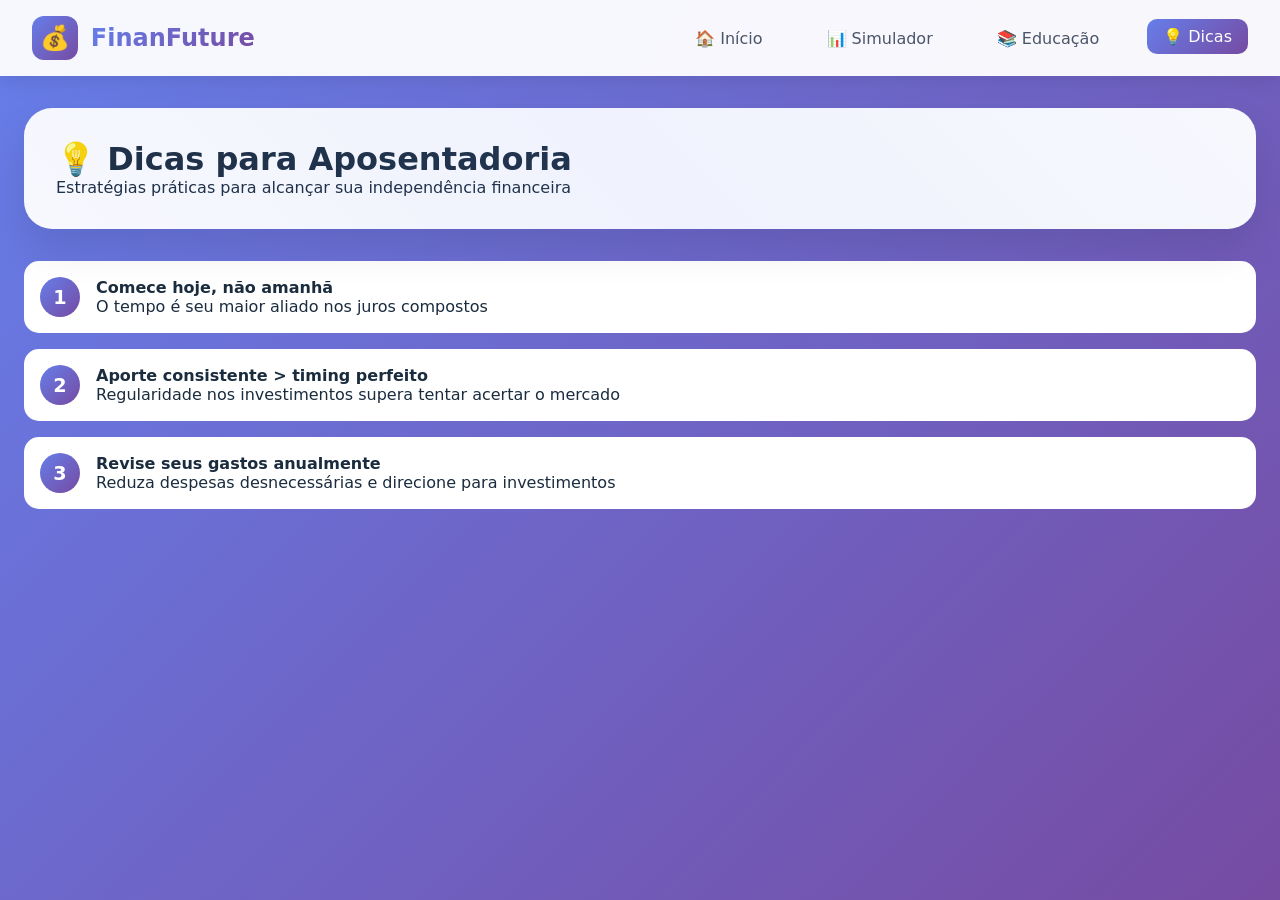
==== frontend/pages/dicas.html @ 569b730d "interfaces iniciais" ====
<!DOCTYPE html>
<html lang="pt-BR">
<head>
    <meta charset="UTF-8">
    <meta name="viewport" content="width=device-width, initial-scale=1.0">
    <title>Dicas Financeiras | FinanFuture</title>
    <link rel="stylesheet" href="/frontend/css/style.css">
    <style>
        .tips-list {
            display: flex;
            flex-direction: column;
            gap: 1rem;
        }
        .tip-item {
            background: white;
            border-radius: 15px;
            padding: 1rem;
            display: flex;
            align-items: center;
            gap: 1rem;
            transition: all 0.3s;
            cursor: pointer;
        }
        .tip-item:hover {
            transform: translateX(10px);
            background: linear-gradient(90deg, white, #f7fafc);
        }
        .tip-number {
            background: linear-gradient(135deg, #667eea, #764ba2);
            color: white;
            width: 40px;
            height: 40px;
            border-radius: 50%;
            display: flex;
            align-items: center;
            justify-content: center;
            font-weight: bold;
            font-size: 1.2rem;
        }
    </style>
</head>
<body>
    <nav class="navbar">
        <div class="nav-container">
            <div class="logo">
                <div class="logo-icon">💰</div>
                <span class="logo-text">Finan<span class="highlight">Future</span></span>
            </div>
            <div class="nav-links">
                <a href="../index.html" class="nav-link">🏠 Início</a>
                <a href="simulador.html" class="nav-link">📊 Simulador</a>
                <a href="educacao.html" class="nav-link">📚 Educação</a>
                <a href="dicas.html" class="nav-link active">💡 Dicas</a>
            </div>
            <div class="menu-toggle">☰</div>
        </div>
    </nav>

    <div class="dashboard">
        <div class="welcome-card animate-slide">
            <h1>💡 Dicas para Aposentadoria</h1>
            <p>Estratégias práticas para alcançar sua independência financeira</p>
        </div>

        <div class="tips-list">
            <div class="tip-item">
                <div class="tip-number">1</div>
                <div>
                    <strong>Comece hoje, não amanhã</strong>
                    <p>O tempo é seu maior aliado nos juros compostos</p>
                </div>
            </div>
            <div class="tip-item">
                <div class="tip-number">2</div>
                <div>
                    <strong>Aporte consistente > timing perfeito</strong>
                    <p>Regularidade nos investimentos supera tentar acertar o mercado</p>
                </div>
            </div>
            <div class="tip-item">
                <div class="tip-number">3</div>
                <div>
                    <strong>Revise seus gastos anualmente</strong>
                    <p>Reduza despesas desnecessárias e direcione para investimentos</p>
                </div>
            </div>
        </div>
    </div>

    <script>
        document.querySelector('.menu-toggle')?.addEventListener('click', () => {
            const navLinks = document.querySelector('.nav-links');
            navLinks.style.display = navLinks.style.display === 'flex' ? 'none' : 'flex';
        });
    </script>
</body>
</html>
---- frontend/css/style.css ----
* {
    margin: 0;
    padding: 0;
    box-sizing: border-box;
}

body {
    background: linear-gradient(135deg, #667eea 0%, #764ba2 100%);
    font-family: 'Inter', system-ui, sans-serif;
    min-height: 100vh;
    color: #1a2c3e;
}

/* Navbar */
.navbar {
    background: rgba(255,255,255,0.95);
    backdrop-filter: blur(10px);
    box-shadow: 0 4px 20px rgba(0,0,0,0.1);
    position: sticky;
    top: 0;
    z-index: 1000;
    animation: slideDown 0.5s ease;
}

.nav-container {
    max-width: 1400px;
    margin: 0 auto;
    padding: 1rem 2rem;
    display: flex;
    justify-content: space-between;
    align-items: center;
}

.logo {
    display: flex;
    align-items: center;
    gap: 0.8rem;
    font-size: 1.5rem;
    font-weight: 700;
}

.logo-icon {
    background: linear-gradient(135deg, #667eea, #764ba2);
    padding: 0.5rem;
    border-radius: 12px;
    animation: rotate 3s infinite linear;
}

.logo-text {
    background: linear-gradient(135deg, #667eea, #764ba2);
    -webkit-background-clip: text;
    background-clip: text;
    color: transparent;
}

.nav-links {
    display: flex;
    gap: 2rem;
}

.nav-link {
    text-decoration: none;
    color: #4a5568;
    font-weight: 500;
    transition: all 0.3s;
    padding: 0.5rem 1rem;
    border-radius: 10px;
}

.nav-link:hover, .nav-link.active {
    background: linear-gradient(135deg, #667eea, #764ba2);
    color: white;
    transform: translateY(-2px);
}

.menu-toggle {
    display: none;
    font-size: 1.5rem;
    cursor: pointer;
}

.dashboard {
    max-width: 1400px;
    margin: 2rem auto;
    padding: 0 1.5rem;
}

/* Animações */
@keyframes slideDown {
    from { transform: translateY(-100%); opacity: 0; }
    to { transform: translateY(0); opacity: 1; }
}

@keyframes slideLeft {
    from { transform: translateX(-50px); opacity: 0; }
    to { transform: translateX(0); opacity: 1; }
}

@keyframes slideRight {
    from { transform: translateX(50px); opacity: 0; }
    to { transform: translateX(0); opacity: 1; }
}

@keyframes float {
    0%, 100% { transform: translateY(0px); }
    50% { transform: translateY(-10px); }
}

@keyframes pulse {
    0%, 100% { transform: scale(1); opacity: 1; }
    50% { transform: scale(1.1); opacity: 0.7; }
}

@keyframes rotate {
    from { transform: rotate(0deg); }
    to { transform: rotate(360deg); }
}

.animate-slide {
    animation: slideDown 0.6s ease;
}

.animate-slide-left {
    animation: slideLeft 0.6s ease;
}

.animate-slide-right {
    animation: slideRight 0.6s ease;
}

.welcome-card {
    background: white;
    border-radius: 28px;
    padding: 2rem;
    margin-bottom: 2rem;
    position: relative;
    overflow: hidden;
    box-shadow: 0 20px 40px rgba(0,0,0,0.1);
}

.welcome-card::before {
    content: '';
    position: absolute;
    top: -50%;
    right: -50%;
    width: 200%;
    height: 200%;
    background: linear-gradient(45deg, transparent, rgba(102,126,234,0.1), transparent);
    animation: rotate 10s linear infinite;
}

.welcome-badge {
    margin-bottom: 1rem;
}

.badge {
    background: linear-gradient(135deg, #667eea, #764ba2);
    color: white;
    padding: 0.3rem 1rem;
    border-radius: 20px;
    font-size: 0.8rem;
    display: inline-block;
}

.floating-icons {
    position: absolute;
    bottom: 1rem;
    right: 2rem;
    display: flex;
    gap: 0.5rem;
}

.float-icon {
    font-size: 1.5rem;
    animation: float 3s ease-in-out infinite;
    animation-delay: calc(var(--i, 0) * 0.5s);
}

.float-icon:nth-child(1) { --i: 0; }
.float-icon:nth-child(2) { --i: 1; }
.float-icon:nth-child(3) { --i: 2; }
.float-icon:nth-child(4) { --i: 3; }

.two-columns {
    display: grid;
    grid-template-columns: 1fr 1.6fr;
    gap: 1.8rem;
}

.controls-card, .results-card {
    background: rgba(255,255,255,0.95);
    backdrop-filter: blur(10px);
    border-radius: 28px;
    padding: 1.8rem;
    transition: all 0.3s;
}

.controls-card:hover, .results-card:hover {
    transform: translateY(-5px);
    box-shadow: 0 20px 40px rgba(0,0,0,0.15);
}

.slider-group {
    margin-bottom: 1.5rem;
}

.slider-group label {
    display: flex;
    justify-content: space-between;
    margin-bottom: 0.5rem;
    font-weight: 500;
}

.value-badge {
    background: linear-gradient(135deg, #667eea, #764ba2);
    color: white;
    padding: 0.2rem 0.8rem;
    border-radius: 20px;
    font-size: 0.85rem;
}

input[type="range"] {
    width: 100%;
    height: 6px;
    border-radius: 3px;
    background: linear-gradient(90deg, #667eea, #764ba2);
    -webkit-appearance: none;
}

input[type="range"]::-webkit-slider-thumb {
    -webkit-appearance: none;
    width: 20px;
    height: 20px;
    border-radius: 50%;
    background: white;
    border: 2px solid #667eea;
    cursor: pointer;
    box-shadow: 0 2px 10px rgba(0,0,0,0.2);
    transition: all 0.2s;
}

input[type="range"]::-webkit-slider-thumb:hover {
    transform: scale(1.2);
}

.toggle-switch {
    position: relative;
    display: inline-block;
    width: 50px;
    height: 24px;
}

.toggle-switch input {
    opacity: 0;
    width: 0;
    height: 0;
}

.toggle-slider {
    position: absolute;
    cursor: pointer;
    top: 0;
    left: 0;
    right: 0;
    bottom: 0;
    background-color: #ccc;
    transition: 0.3s;
    border-radius: 24px;
}

.toggle-slider:before {
    position: absolute;
    content: "";
    height: 18px;
    width: 18px;
    left: 3px;
    bottom: 3px;
    background-color: white;
    transition: 0.3s;
    border-radius: 50%;
}

.toggle-switch input:checked + .toggle-slider {
    background: linear-gradient(135deg, #667eea, #764ba2);
}

.toggle-switch input:checked + .toggle-slider:before {
    transform: translateX(26px);
}

.radio-group {
    margin-top: 1rem;
}

.radio-options {
    display: flex;
    gap: 1rem;
    margin-top: 0.5rem;
}

.radio-card {
    flex: 1;
    background: #f7fafc;
    padding: 0.8rem;
    border-radius: 15px;
    text-align: center;
    cursor: pointer;
    transition: all 0.3s;
    border: 2px solid transparent;
}

.radio-card:hover {
    transform: translateY(-3px);
    box-shadow: 0 5px 15px rgba(0,0,0,0.1);
}

.radio-card input:checked + span {
    color: #667eea;
}

.radio-card:has(input:checked) {
    border-color: #667eea;
    background: linear-gradient(135deg, rgba(102,126,234,0.1), rgba(118,75,162,0.1));
}

.button-group {
    display: flex;
    gap: 1rem;
    margin-top: 1.5rem;
}

.btn-primary, .btn-secondary {
    flex: 1;
    padding: 0.8rem;
    border: none;
    border-radius: 40px;
    font-weight: 600;
    cursor: pointer;
    transition: all 0.3s;
    display: flex;
    align-items: center;
    justify-content: center;
    gap: 0.5rem;
}

.btn-primary {
    background: linear-gradient(135deg, #667eea, #764ba2);
    color: white;
}

.btn-primary:hover {
    transform: translateY(-2px);
    box-shadow: 0 10px 20px rgba(102,126,234,0.4);
}

.btn-secondary {
    background: #2d3748;
    color: white;
}

.results-header {
    display: flex;
    justify-content: space-between;
    align-items: center;
    margin-bottom: 1rem;
}

.live-indicator {
    display: flex;
    align-items: center;
    gap: 0.5rem;
    font-size: 0.8rem;
    color: #48bb78;
}

.pulse-dot {
    width: 10px;
    height: 10px;
    background: #48bb78;
    border-radius: 50%;
    animation: pulse 1.5s infinite;
}

.chart-container {
    margin-bottom: 1.5rem;
}

.resumo-meta {
    display: grid;
    grid-template-columns: repeat(3, 1fr);
    gap: 1rem;
    margin: 1.5rem 0;
}

.meta-card {
    background: linear-gradient(135deg, #f7fafc, #edf2f7);
    padding: 1rem;
    border-radius: 20px;
    text-align: center;
    transition: all 0.3s;
}

.meta-card:hover {
    transform: scale(1.05);
}

.meta-icon {
    font-size: 2rem;
    display: block;
    margin-bottom: 0.5rem;
}

.meta-card strong {
    font-size: 1.2rem;
    color: #667eea;
}

.table-wrapper {
    overflow-x: auto;
    max-height: 300px;
    overflow-y: auto;
    border-radius: 18px;
}

table {
    width: 100%;
    border-collapse: collapse;
}

th, td {
    padding: 0.8rem;
    text-align: right;
    border-bottom: 1px solid #e2e8f0;
}

th:first-child, td:first-child {
    text-align: left;
}

th {
    background: linear-gradient(135deg, #667eea, #764ba2);
    color: white;
    position: sticky;
    top: 0;
}

tr:hover {
    background: rgba(102,126,234,0.05);
    transform: scale(1.01);
    transition: all 0.2s;
}

@media (max-width: 900px) {
    .two-columns {
        grid-template-columns: 1fr;
    }
    .nav-links {
        display: none;
    }
    .menu-toggle {
        display: block;
    }
}
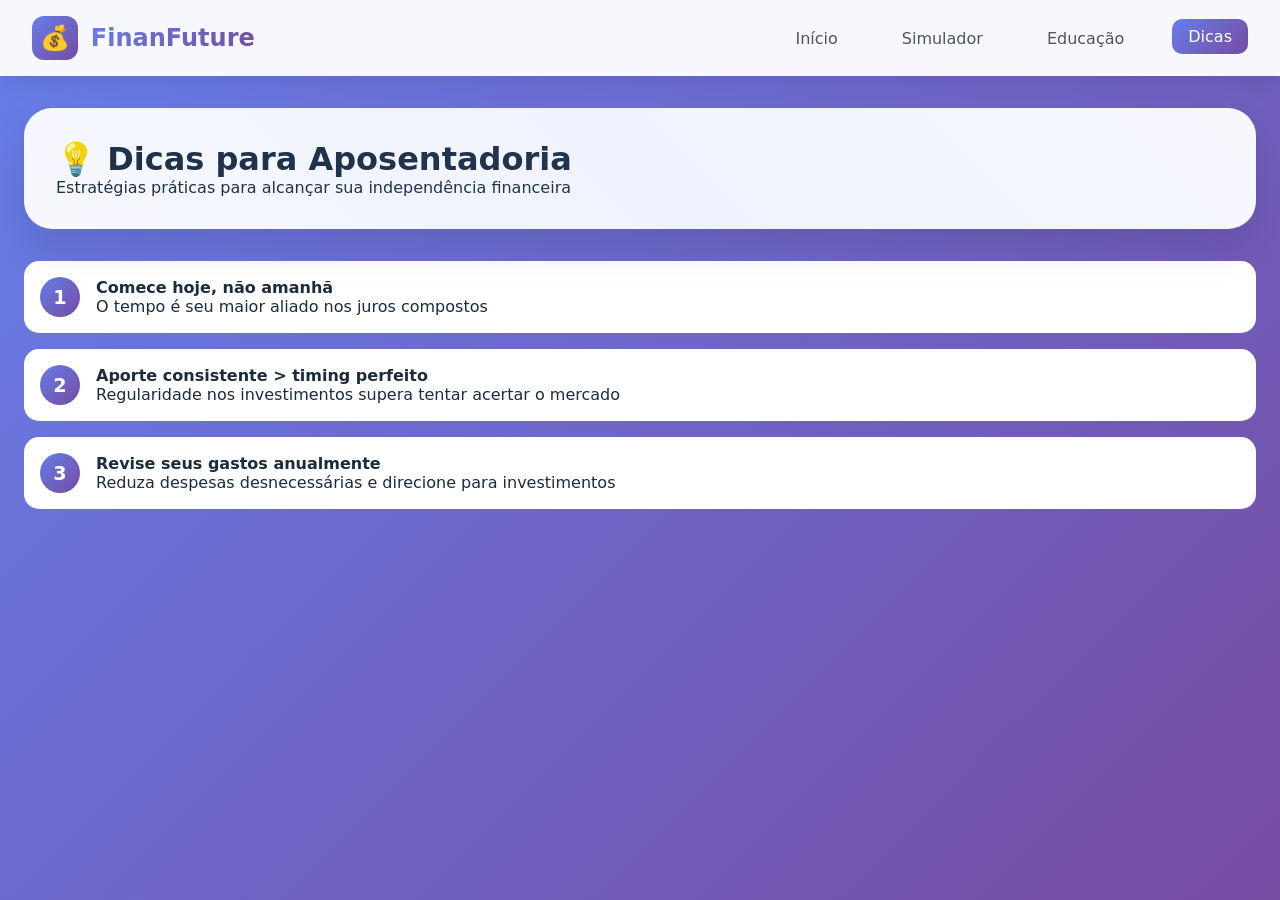
==== commit 42adc8cc: "integração com api" ====
--- a/frontend/pages/dicas.html
+++ b/frontend/pages/dicas.html
@@ -5,39 +5,7 @@
     <meta name="viewport" content="width=device-width, initial-scale=1.0">
     <title>Dicas Financeiras | FinanFuture</title>
     <link rel="stylesheet" href="/frontend/css/style.css">
-    <style>
-        .tips-list {
-            display: flex;
-            flex-direction: column;
-            gap: 1rem;
-        }
-        .tip-item {
-            background: white;
-            border-radius: 15px;
-            padding: 1rem;
-            display: flex;
-            align-items: center;
-            gap: 1rem;
-            transition: all 0.3s;
-            cursor: pointer;
-        }
-        .tip-item:hover {
-            transform: translateX(10px);
-            background: linear-gradient(90deg, white, #f7fafc);
-        }
-        .tip-number {
-            background: linear-gradient(135deg, #667eea, #764ba2);
-            color: white;
-            width: 40px;
-            height: 40px;
-            border-radius: 50%;
-            display: flex;
-            align-items: center;
-            justify-content: center;
-            font-weight: bold;
-            font-size: 1.2rem;
-        }
-    </style>
+    <link rel="stylesheet" href="/frontend/css/dicas.css">
 </head>
 <body>
     <nav class="navbar">
@@ -47,10 +15,10 @@
                 <span class="logo-text">Finan<span class="highlight">Future</span></span>
             </div>
             <div class="nav-links">
-                <a href="../index.html" class="nav-link">🏠 Início</a>
-                <a href="simulador.html" class="nav-link">📊 Simulador</a>
-                <a href="educacao.html" class="nav-link">📚 Educação</a>
-                <a href="dicas.html" class="nav-link active">💡 Dicas</a>
+                <a href="../index.html" class="nav-link">Início</a>
+                <a href="simulador.html" class="nav-link">Simulador</a>
+                <a href="educacao.html" class="nav-link">Educação</a>
+                <a href="dicas.html" class="nav-link active">Dicas</a>
             </div>
             <div class="menu-toggle">☰</div>
         </div>
--- a/frontend/css/dicas.css
+++ b/frontend/css/dicas.css
@@ -0,0 +1,31 @@
+.tips-list {
+    display: flex;
+    flex-direction: column;
+    gap: 1rem;
+}
+.tip-item {
+    background: white;
+    border-radius: 15px;
+    padding: 1rem;
+    display: flex;
+    align-items: center;
+    gap: 1rem;
+    transition: all 0.3s;
+    cursor: pointer;
+}
+.tip-item:hover {
+    transform: translateX(10px);
+    background: linear-gradient(90deg, white, #f7fafc);
+}
+.tip-number {
+    background: linear-gradient(135deg, #667eea, #764ba2);
+    color: white;
+    width: 40px;
+    height: 40px;
+    border-radius: 50%;
+    display: flex;
+    align-items: center;
+    justify-content: center;
+    font-weight: bold;
+    font-size: 1.2rem;
+}
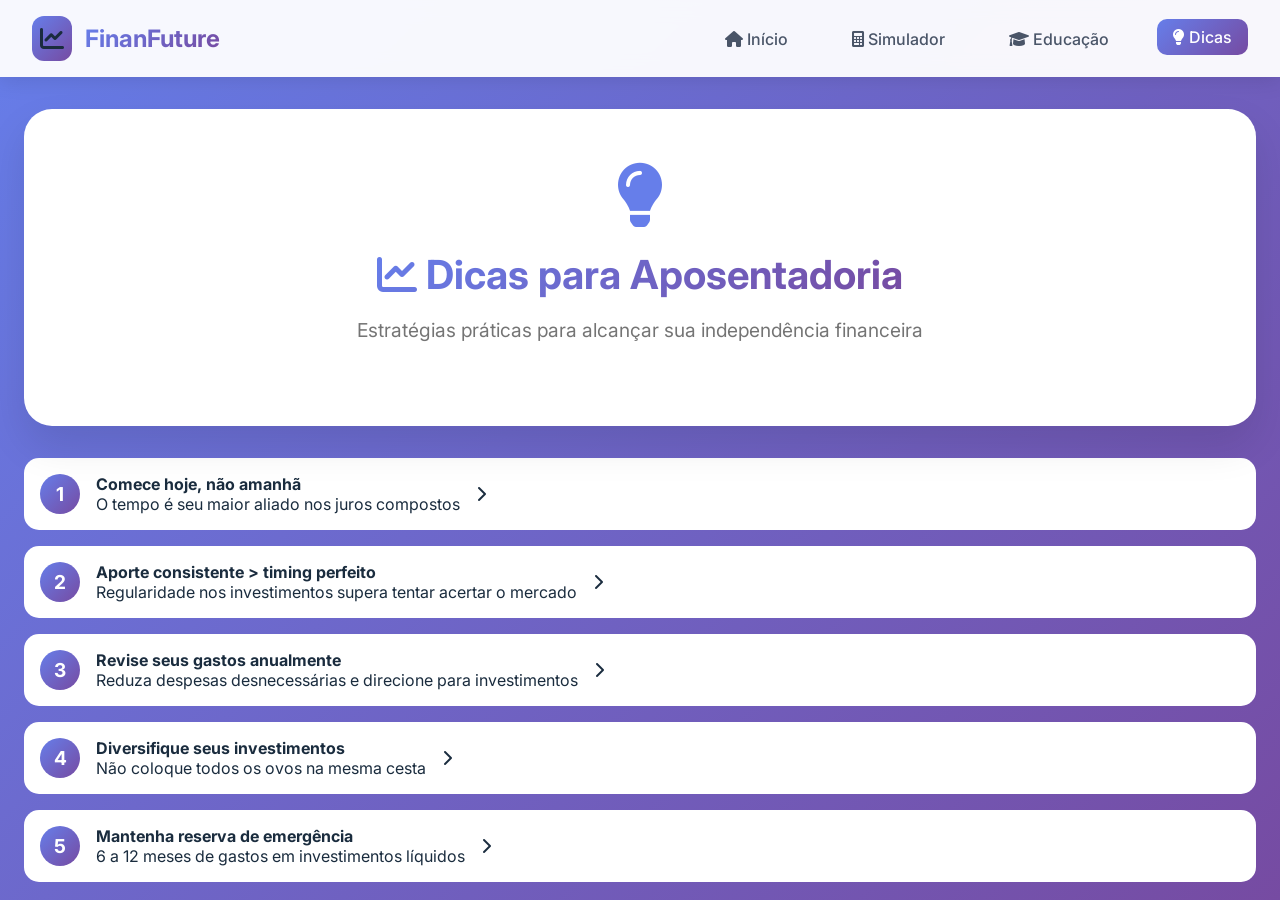
==== commit 284d6a32: "ajustes de interface" ====
--- a/frontend/pages/dicas.html
+++ b/frontend/pages/dicas.html
@@ -4,62 +4,104 @@
     <meta charset="UTF-8">
     <meta name="viewport" content="width=device-width, initial-scale=1.0">
     <title>Dicas Financeiras | FinanFuture</title>
+    <link rel="stylesheet" href="https://cdnjs.cloudflare.com/ajax/libs/font-awesome/6.0.0-beta3/css/all.min.css">
     <link rel="stylesheet" href="/frontend/css/style.css">
+    <link rel="stylesheet" href="/frontend/css/style2.css">
     <link rel="stylesheet" href="/frontend/css/dicas.css">
+    <link href="https://fonts.googleapis.com/css2?family=Inter:wght@300;400;500;600;700;800&display=swap" rel="stylesheet">
 </head>
 <body>
     <nav class="navbar">
         <div class="nav-container">
             <div class="logo">
-                <div class="logo-icon">💰</div>
+                <div class="logo-icon">
+                    <i class="fas fa-chart-line"></i>
+                </div>
                 <span class="logo-text">Finan<span class="highlight">Future</span></span>
             </div>
             <div class="nav-links">
-                <a href="../index.html" class="nav-link">Início</a>
-                <a href="simulador.html" class="nav-link">Simulador</a>
-                <a href="educacao.html" class="nav-link">Educação</a>
-                <a href="dicas.html" class="nav-link active">Dicas</a>
+                <a href="../index.html" class="nav-link">
+                    <i class="fas fa-home"></i> Início
+                </a>
+                <a href="simulador.html" class="nav-link">
+                    <i class="fas fa-calculator"></i> Simulador
+                </a>
+                <a href="educacao.html" class="nav-link">
+                    <i class="fas fa-graduation-cap"></i> Educação
+                </a>
+                <a href="dicas.html" class="nav-link active">
+                    <i class="fas fa-lightbulb"></i> Dicas
+                </a>
             </div>
-            <div class="menu-toggle">☰</div>
+            <div class="menu-toggle">
+                <i class="fas fa-bars"></i>
+            </div>
         </div>
     </nav>
 
     <div class="dashboard">
         <div class="welcome-card animate-slide">
-            <h1>💡 Dicas para Aposentadoria</h1>
-            <p>Estratégias práticas para alcançar sua independência financeira</p>
+            <div class="welcome-icon">
+                <i class="fas fa-lightbulb"></i>
+            </div>
+            <h1 class="hero-title">
+            <i class="fas fa-chart-line"></i> Dicas para Aposentadoria
+            </h1>
+            <p class="hero-subtitle">Estratégias práticas para alcançar sua independência financeira</p>
         </div>
 
         <div class="tips-list">
-            <div class="tip-item">
+            <div class="tip-item" onclick="showTipDetail('comece-hoje')">
                 <div class="tip-number">1</div>
-                <div>
-                    <strong>Comece hoje, não amanhã</strong>
+                <div class="tip-content">
+                    <strong></i> Comece hoje, não amanhã</strong>
                     <p>O tempo é seu maior aliado nos juros compostos</p>
                 </div>
+                <div class="tip-icon">
+                    <i class="fas fa-chevron-right"></i>
+                </div>
             </div>
-            <div class="tip-item">
+            <div class="tip-item" onclick="showTipDetail('aporte-consistente')">
                 <div class="tip-number">2</div>
-                <div>
-                    <strong>Aporte consistente > timing perfeito</strong>
+                <div class="tip-content">
+                    <strong></i> Aporte consistente > timing perfeito</strong>
                     <p>Regularidade nos investimentos supera tentar acertar o mercado</p>
                 </div>
+                <div class="tip-icon">
+                    <i class="fas fa-chevron-right"></i>
+                </div>
             </div>
-            <div class="tip-item">
+            <div class="tip-item" onclick="showTipDetail('revise-gastos')">
                 <div class="tip-number">3</div>
-                <div>
-                    <strong>Revise seus gastos anualmente</strong>
+                <div class="tip-content">
+                    <strong></i> Revise seus gastos anualmente</strong>
                     <p>Reduza despesas desnecessárias e direcione para investimentos</p>
+                </div>
+                <div class="tip-icon">
+                    <i class="fas fa-chevron-right"></i>
+                </div>
+            </div>
+            <div class="tip-item" onclick="showTipDetail('diversifique')">
+                <div class="tip-number">4</div>
+                <div class="tip-content">
+                    <strong></i> Diversifique seus investimentos</strong>
+                    <p>Não coloque todos os ovos na mesma cesta</p>
+                </div>
+                <div class="tip-icon">
+                    <i class="fas fa-chevron-right"></i>
+                </div>
+            </div>
+            <div class="tip-item" onclick="showTipDetail('reserva-emergencia')">
+                <div class="tip-number">5</div>
+                <div class="tip-content">
+                    <strong></i> Mantenha reserva de emergência</strong>
+                    <p>6 a 12 meses de gastos em investimentos líquidos</p>
+                </div>
+                <div class="tip-icon">
+                    <i class="fas fa-chevron-right"></i>
                 </div>
             </div>
         </div>
-    </div>
-
-    <script>
-        document.querySelector('.menu-toggle')?.addEventListener('click', () => {
-            const navLinks = document.querySelector('.nav-links');
-            navLinks.style.display = navLinks.style.display === 'flex' ? 'none' : 'flex';
-        });
-    </script>
 </body>
+<script src="/frontend/js/dicas.js"></script>
 </html>
--- a/frontend/css/style.css
+++ b/frontend/css/style.css
@@ -128,29 +128,43 @@
     animation: slideRight 0.6s ease;
 }
 
+/* Welcome Card */
 .welcome-card {
-    background: white;
-    border-radius: 28px;
-    padding: 2rem;
-    margin-bottom: 2rem;
-    position: relative;
-    overflow: hidden;
-    box-shadow: 0 20px 40px rgba(0,0,0,0.1);
-}
-
-.welcome-card::before {
-    content: '';
-    position: absolute;
-    top: -50%;
-    right: -50%;
-    width: 200%;
-    height: 200%;
-    background: linear-gradient(45deg, transparent, rgba(102,126,234,0.1), transparent);
-    animation: rotate 10s linear infinite;
-}
-
-.welcome-badge {
+    background: linear-gradient(135deg, rgba(255, 255, 255, 0.95), rgba(255, 255, 255, 0.9));
+    backdrop-filter: blur(10px);
+    border-radius: 30px;
+    padding: 3rem;
+    text-align: center;
+    margin-bottom: 3rem;
+    box-shadow: 0 20px 40px rgba(0, 0, 0, 0.1);
+    transition: transform 0.3s ease;
+}
+
+.welcome-card:hover {
+    transform: translateY(-5px);
+}
+
+.welcome-icon {
+    font-size: 4rem;
+    color: #667eea;
     margin-bottom: 1rem;
+    animation: float 3s ease-in-out infinite;
+}
+
+@keyframes float {
+    0%, 100% { transform: translateY(0); }
+    50% { transform: translateY(-10px); }
+}
+
+.welcome-card h1 {
+    font-size: 2.5rem;
+    color: #333;
+    margin-bottom: 1rem;
+}
+
+.welcome-card p {
+    font-size: 1.2rem;
+    color: #666;
 }
 
 .badge {
--- a/frontend/css/style2.css
+++ b/frontend/css/style2.css
@@ -0,0 +1,430 @@
+.hero-section {
+    text-align: center;
+    padding: 4rem 2rem;
+    background: linear-gradient(135deg, #667eea 0%, #764ba2 100%);
+    border-radius: 40px;
+    margin-bottom: 2rem;
+    color: white;
+}
+.hero-title {
+    font-size: 3rem;
+    margin-bottom: 1rem;
+    animation: slideDown 0.6s ease;
+}
+.hero-subtitle {
+    font-size: 1.2rem;
+    opacity: 0.9;
+    margin-bottom: 2rem;
+}
+.cta-button {
+    background: white;
+    color: #667eea;
+    padding: 1rem 2rem;
+    border-radius: 50px;
+    text-decoration: none;
+    font-weight: 600;
+    display: inline-flex;
+    align-items: center;
+    gap: 0.5rem;
+    transition: all 0.3s;
+    animation: pulse 2s infinite;
+}
+.cta-button:hover {
+    transform: scale(1.05);
+    box-shadow: 0 10px 30px rgba(0,0,0,0.2);
+}
+.features-grid {
+    display: grid;
+    grid-template-columns: repeat(auto-fit, minmax(250px, 1fr));
+    gap: 2rem;
+    margin: 3rem 0;
+}
+.feature-card {
+    background: white;
+    padding: 2rem;
+    border-radius: 20px;
+    text-align: center;
+    transition: all 0.3s;
+    cursor: pointer;
+}
+.feature-card:hover {
+    transform: translateY(-10px);
+    box-shadow: 0 20px 40px rgba(0,0,0,0.1);
+}
+.feature-icon {
+    font-size: 3rem;
+    margin-bottom: 1rem;
+}
+.stats-bar {
+    background: white;
+    border-radius: 20px;
+    padding: 2rem;
+    display: flex;
+    justify-content: space-around;
+    flex-wrap: wrap;
+    gap: 2rem;
+    margin: 2rem 0;
+}
+.stat-item {
+    text-align: center;
+}
+.stat-number {
+    font-size: 2rem;
+    font-weight: 700;
+    color: #667eea;
+}
+
+/* Timeline Section - Exclusiva da Home */
+.timeline-section {
+    background: rgba(255, 255, 255, 0.95);
+    border-radius: 28px;
+    padding: 2rem;
+    margin: 2rem 0;
+    backdrop-filter: blur(10px);
+}
+
+.timeline {
+    position: relative;
+    padding: 1rem 0;
+}
+
+.timeline-item {
+    display: flex;
+    gap: 2rem;
+    margin-bottom: 2rem;
+    position: relative;
+}
+
+.timeline-marker {
+    display: flex;
+    flex-direction: column;
+    align-items: center;
+    position: relative;
+}
+
+.timeline-icon {
+    width: 60px;
+    height: 60px;
+    background: linear-gradient(135deg, #667eea, #764ba2);
+    border-radius: 50%;
+    display: flex;
+    align-items: center;
+    justify-content: center;
+    z-index: 2;
+    box-shadow: 0 10px 20px rgba(102, 126, 234, 0.3);
+}
+
+.timeline-icon i {
+    font-size: 1.8rem;
+    color: white;
+}
+
+.timeline-line {
+    width: 3px;
+    flex: 1;
+    background: linear-gradient(180deg, #667eea, #764ba2);
+    margin: 0.5rem 0;
+}
+
+.timeline-item:last-child .timeline-line {
+    display: none;
+}
+
+.timeline-content {
+    flex: 1;
+    background: linear-gradient(135deg, #f7fafc, white);
+    border-radius: 20px;
+    padding: 1.5rem;
+    transition: all 0.3s ease;
+    position: relative;
+    overflow: hidden;
+}
+
+.timeline-content:hover {
+    transform: translateX(10px);
+    box-shadow: 0 10px 25px rgba(102, 126, 234, 0.15);
+}
+
+.timeline-number {
+    position: absolute;
+    top: 1rem;
+    right: 1rem;
+    font-size: 2rem;
+    font-weight: 800;
+    color: rgba(102, 126, 234, 0.1);
+}
+
+.timeline-content h3 {
+    color: #1a2c3e;
+    margin-bottom: 0.5rem;
+    font-size: 1.2rem;
+}
+
+.timeline-content p {
+    color: #666;
+    margin-bottom: 1rem;
+}
+
+.timeline-stats {
+    display: inline-block;
+    background: linear-gradient(135deg, rgba(102, 126, 234, 0.1), rgba(118, 75, 162, 0.1));
+    padding: 0.3rem 1rem;
+    border-radius: 20px;
+}
+
+.timeline-stats i {
+    color: #667eea;
+    margin-right: 0.3rem;
+}
+
+/* Concepts Section - Cards de Juros Compostos */
+.concepts-section {
+    background: linear-gradient(135deg, #667eea, #764ba2);
+    border-radius: 28px;
+    padding: 2rem;
+    margin: 2rem 0;
+    color: white;
+}
+
+.concepts-section .section-header {
+    color: white;
+}
+
+.concepts-section .section-header i {
+    color: white;
+}
+
+.concepts-section .section-header p {
+    color: rgba(255, 255, 255, 0.9);
+}
+
+.concepts-grid {
+    display: flex;
+    align-items: center;
+    justify-content: center;
+    flex-wrap: wrap;
+    gap: 1rem;
+    margin: 2rem 0;
+}
+
+.concept-card {
+    background: rgba(255, 255, 255, 0.95);
+    border-radius: 20px;
+    padding: 1.5rem;
+    text-align: center;
+    min-width: 150px;
+    transition: all 0.3s ease;
+}
+
+.concept-card:hover {
+    transform: scale(1.05);
+    box-shadow: 0 20px 40px rgba(0, 0, 0, 0.2);
+}
+
+.concept-start {
+    background: white;
+}
+
+.concept-mid {
+    background: white;
+    transform: scale(1.05);
+}
+
+.concept-end {
+    background: white;
+}
+
+.concept-amount {
+    font-size: 1.5rem;
+    font-weight: bold;
+    color: #667eea;
+}
+
+.concept-amount i {
+    font-size: 1.2rem;
+    margin-right: 0.5rem;
+    color: #667eea;
+}
+
+.concept-label {
+    color: #666;
+    font-size: 0.9rem;
+    margin-top: 0.5rem;
+}
+
+.concept-arrow {
+    font-size: 1.5rem;
+    color: white;
+}
+
+.concept-arrow i {
+    margin: 0 0.2rem;
+    animation: pulse 1.5s infinite;
+}
+
+.concept-footer {
+    text-align: center;
+    margin-top: 1.5rem;
+    padding-top: 1.5rem;
+    border-top: 1px solid rgba(255, 255, 255, 0.2);
+}
+
+.concept-footer i {
+    font-size: 1.2rem;
+    margin-right: 0.5rem;
+}
+
+/* Welcome Card Centralizado */
+.welcome-card {
+    background: white;
+    border-radius: 28px;
+    padding: 3rem 2rem;
+    margin-bottom: 2rem;
+    position: relative;
+    overflow: hidden;
+    box-shadow: 0 20px 40px rgba(0, 0, 0, 0.1);
+    text-align: center; /* Centraliza todo o conteúdo */
+    display: flex;
+    flex-direction: column;
+    justify-content: center;
+    align-items: center;
+}
+
+.welcome-content {
+    max-width: 800px;
+    width: 100%;
+    margin: 0 auto;
+    text-align: center;
+}
+
+.welcome-card .hero-icon {
+    font-size: 4rem;
+    margin-bottom: 1rem;
+    color: #667eea;
+    animation: float 3s ease-in-out infinite;
+}
+
+.welcome-card .hero-title {
+    font-size: 2.5rem;
+    color: #1a2c3e;
+    margin-bottom: 1rem;
+    background: linear-gradient(135deg, #667eea, #764ba2);
+    -webkit-background-clip: text;
+    background-clip: text;
+    color: transparent;
+}
+
+.welcome-card .hero-subtitle {
+    font-size: 1.2rem;
+    color: #666;
+    margin-bottom: 2rem;
+    line-height: 1.6;
+}
+
+.welcome-card .cta-button {
+    background: linear-gradient(135deg, #667eea, #764ba2);
+    color: white;
+    padding: 1rem 2rem;
+    border-radius: 50px;
+    text-decoration: none;
+    font-weight: 600;
+    display: inline-flex;
+    align-items: center;
+    gap: 0.8rem;
+    transition: all 0.3s ease;
+    animation: pulse 2s infinite;
+    border: none;
+    cursor: pointer;
+}
+
+.welcome-card .cta-button:hover {
+    transform: scale(1.05);
+    box-shadow: 0 10px 30px rgba(102, 126, 234, 0.4);
+    gap: 1rem;
+}
+
+/* Responsividade */
+@media (max-width: 768px) {
+    .welcome-card {
+        padding: 2rem 1.5rem;
+    }
+    
+    .welcome-card .hero-title {
+        font-size: 1.8rem;
+    }
+    
+    .welcome-card .hero-subtitle {
+        font-size: 1rem;
+    }
+    
+    .welcome-card .cta-button {
+        padding: 0.8rem 1.5rem;
+        font-size: 0.9rem;
+    }
+}
+
+/* Estatísticas bar */
+.stats-bar {
+    background: white;
+    border-radius: 20px;
+    padding: 2rem;
+    display: flex;
+    justify-content: space-around;
+    flex-wrap: wrap;
+    gap: 2rem;
+    margin: 2rem 0;
+}
+
+.stat-item {
+    text-align: center;
+    flex: 1;
+}
+
+.stat-icon {
+    font-size: 2rem;
+    color: #667eea;
+    margin-bottom: 0.5rem;
+}
+
+.stat-number {
+    font-size: 2rem;
+    font-weight: 700;
+    color: #667eea;
+}
+
+.stat-label {
+    color: #666;
+    font-size: 0.9rem;
+}
+
+/* Responsividade */
+@media (max-width: 768px) {
+    .timeline-item {
+        flex-direction: column;
+        gap: 1rem;
+    }
+    
+    .timeline-marker {
+        flex-direction: row;
+        justify-content: center;
+        gap: 1rem;
+    }
+    
+    .timeline-line {
+        width: 100%;
+        height: 3px;
+        margin: 0;
+    }
+    
+    .concepts-grid {
+        flex-direction: column;
+    }
+    
+    .concept-arrow {
+        transform: rotate(90deg);
+    }
+    
+    .concept-card {
+        width: 100%;
+    }
+}
